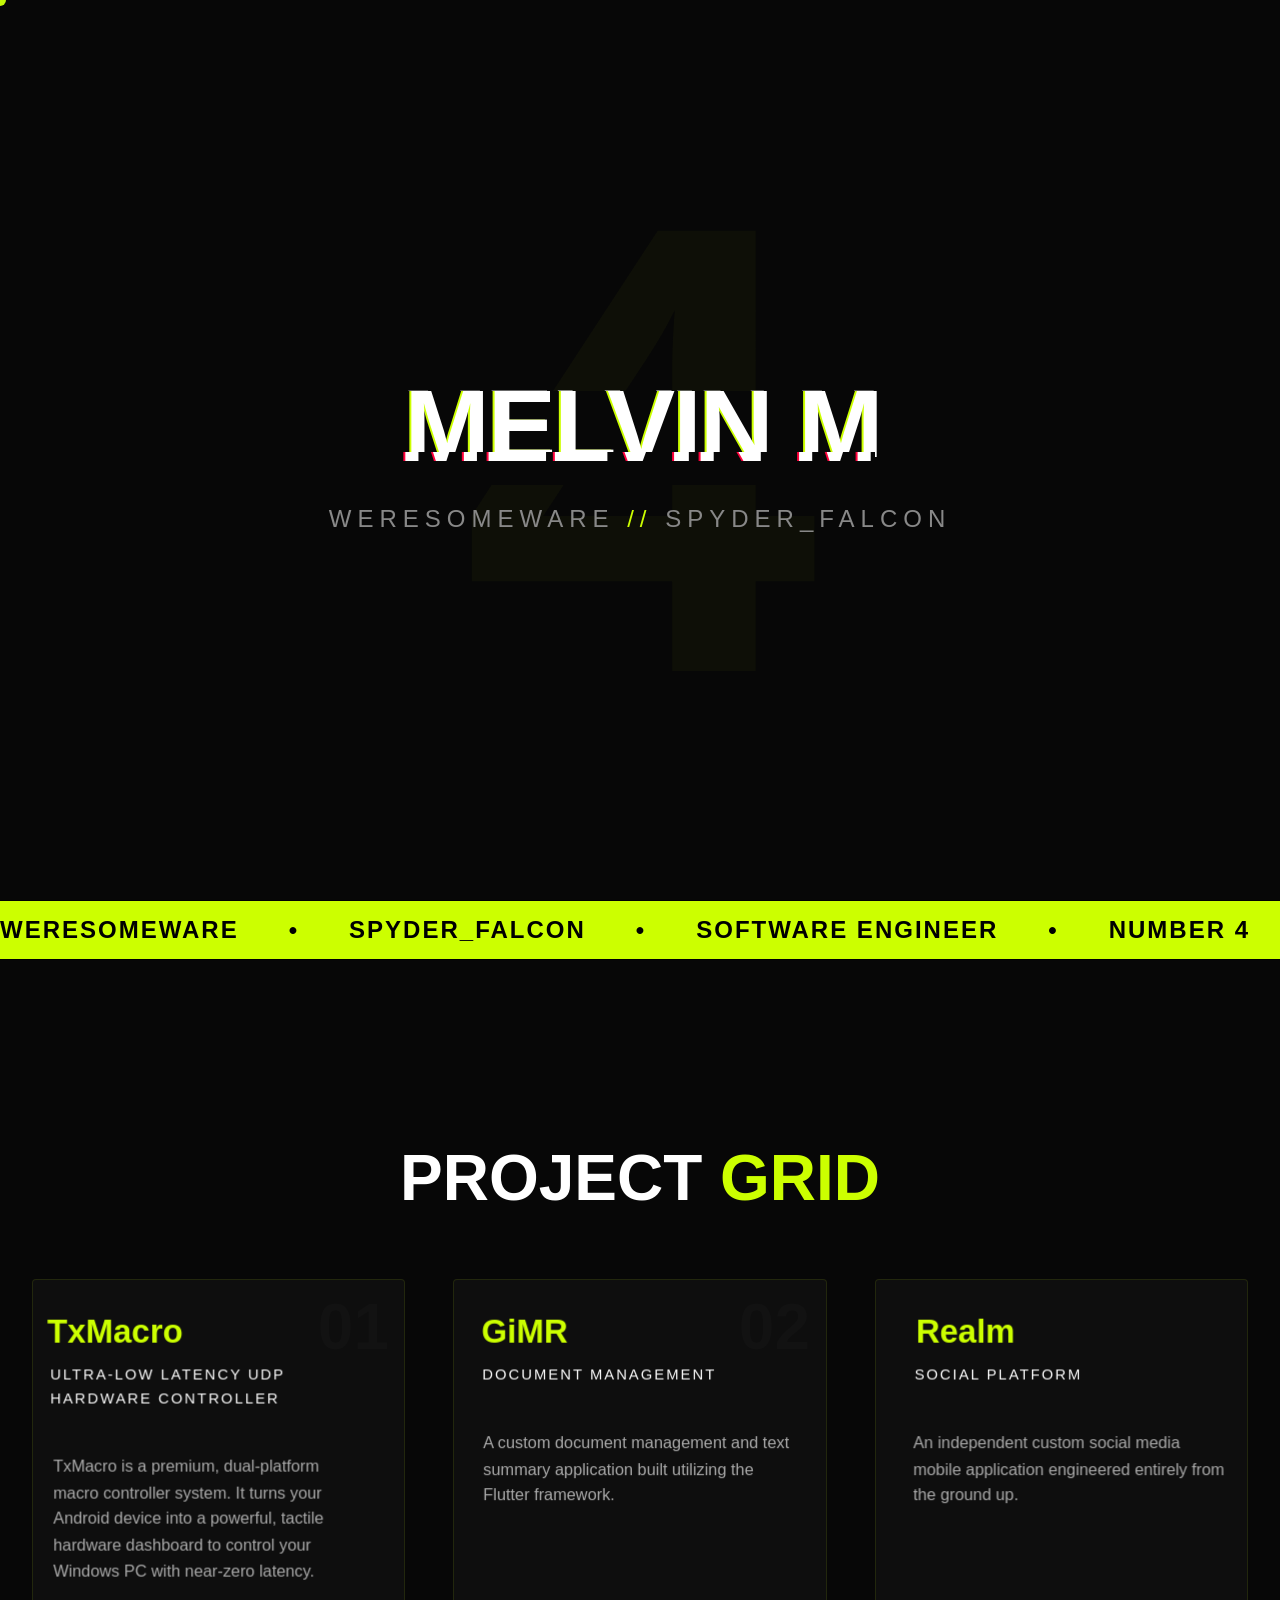
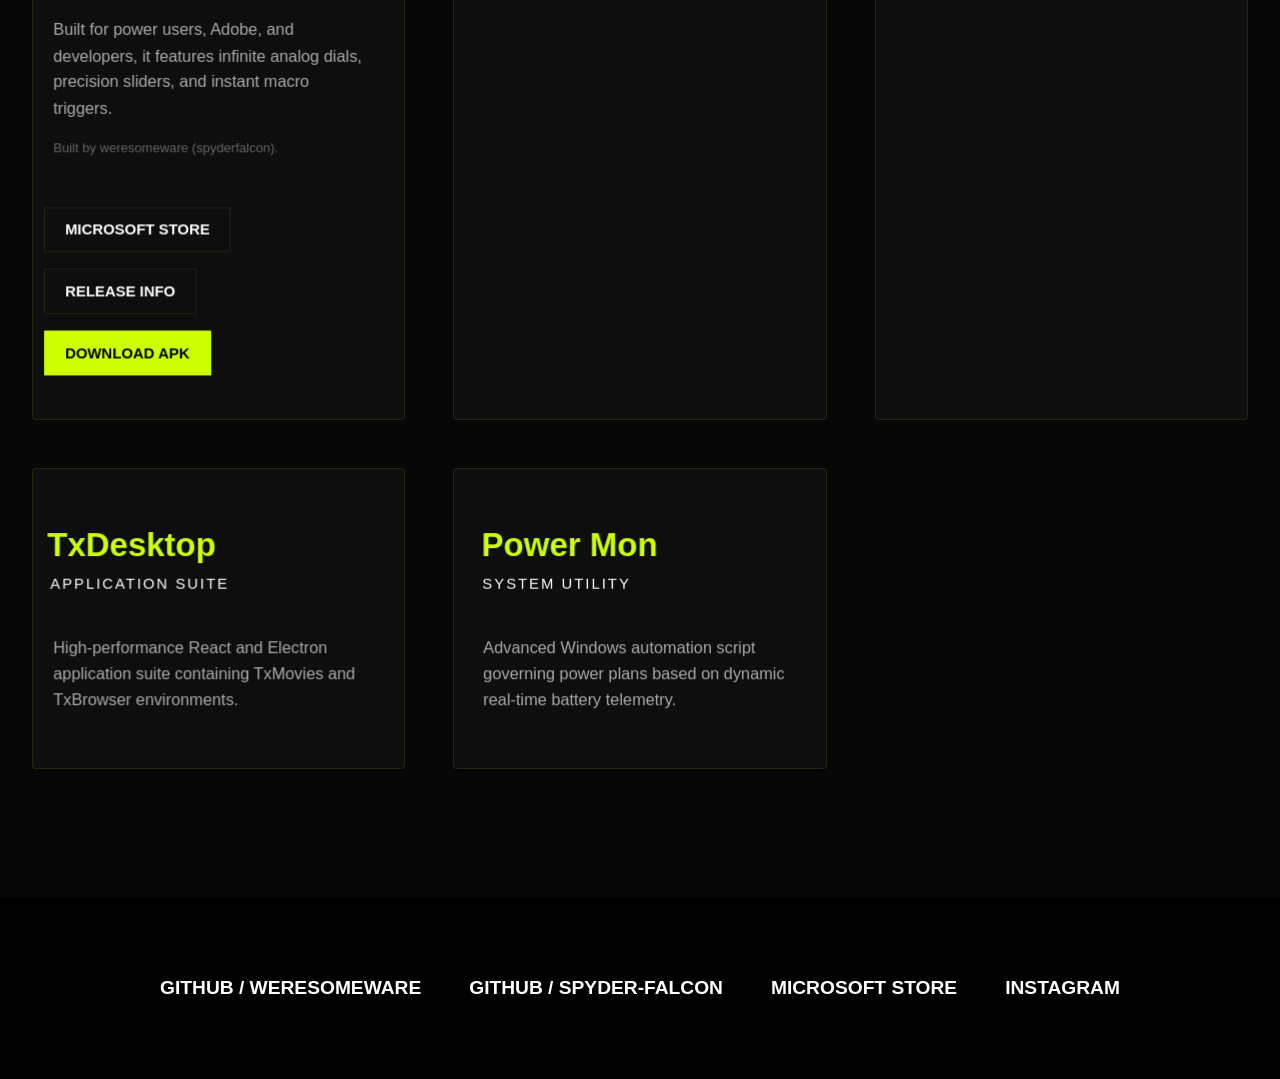
==== index.html @ 4445e3d2 "Deploy production build" ====
<!doctype html>
<html lang="en">
  <head>
    <meta charset="UTF-8" />
    <link rel="icon" type="image/svg+xml" href="/favicon.svg" />
    <meta name="viewport" content="width=device-width, initial-scale=1.0" />
    <title>weresomeware.github.io</title>
    <script type="module" crossorigin src="/assets/index-0vy5_RmG.js"></script>
    <link rel="stylesheet" crossorigin href="/assets/index-B8w9fXUv.css">
  </head>
  <body>
    <div id="root"></div>
  </body>
</html>
---- assets/index-B8w9fXUv.css ----
:root{--bg-dark:#070707;--text-main:#fff;--lando-neon:#cf0;--glass-bg:#ffffff08;--glass-border:#ccff001a;-webkit-user-select:none;user-select:none}*{box-sizing:border-box;cursor:none}body,html{background-color:var(--bg-dark);color:var(--text-main);width:100%;margin:0;padding:0;font-family:Helvetica Neue,Arial,sans-serif;overflow-x:hidden}#root{width:100%}#loader{background:var(--bg-dark);z-index:9999;justify-content:center;align-items:center;width:100%;height:100%;transition:opacity .8s,visibility .8s;display:flex;position:fixed;top:0;left:0}.loader-text{color:var(--lando-neon);font-size:8rem;font-weight:900;animation:1s infinite alternate pulse}@keyframes pulse{0%{opacity:.3;filter:blur(2px)}to{opacity:1;filter:blur()}}.cursor{background-color:var(--lando-neon);pointer-events:none;z-index:10000;mix-blend-mode:difference;border-radius:50%;width:12px;height:12px;transition:width .2s,height .2s,background-color .2s;position:fixed;top:0;left:0;transform:translate(-50%,-50%)}.cursor.active{border:2px solid var(--lando-neon);background-color:#0000;width:40px;height:40px}.hero{text-align:center;flex-direction:column;justify-content:center;align-items:center;height:100vh;display:flex;position:relative;overflow:hidden}.hero-number{color:#ccff0008;z-index:0;pointer-events:none;margin:0;font-size:50vw;font-weight:900;line-height:1;position:absolute;top:50%;left:50%;transform:translate(-50%,-50%)}.glitch{text-transform:uppercase;z-index:1;letter-spacing:-2px;margin:0;font-size:8vw;font-weight:900;position:relative}.glitch:before,.glitch:after{content:attr(data-text);background:var(--bg-dark);width:100%;height:100%;position:absolute;top:0;left:0}.glitch:before{text-shadow:-2px 0 var(--lando-neon);clip:rect(24px, 550px, 90px, 0);animation:3s linear infinite alternate-reverse glitch-anim;left:3px}.glitch:after{text-shadow:-2px 0 #ff003c;clip:rect(85px, 550px, 140px, 0);animation:2.5s linear infinite alternate-reverse glitch-anim-2;left:-3px}@keyframes glitch-anim{0%{clip:rect(15px, 9999px, 81px, 0)}20%{clip:rect(59px, 9999px, 12px, 0)}40%{clip:rect(22px, 9999px, 99px, 0)}60%{clip:rect(98px, 9999px, 34px, 0)}80%{clip:rect(10px, 9999px, 60px, 0)}to{clip:rect(44px, 9999px, 90px, 0)}}@keyframes glitch-anim-2{0%{clip:rect(65px, 9999px, 100px, 0)}20%{clip:rect(10px, 9999px, 40px, 0)}40%{clip:rect(80px, 9999px, 20px, 0)}60%{clip:rect(30px, 9999px, 80px, 0)}80%{clip:rect(90px, 9999px, 10px, 0)}to{clip:rect(50px, 9999px, 60px, 0)}}.subtitle{letter-spacing:6px;color:#888;z-index:1;margin-top:20px;font-size:1.5rem}.marquee-container{background:var(--lando-neon);color:#000;white-space:nowrap;border-top:1px solid #000;border-bottom:1px solid #000;padding:15px 0;display:flex;overflow:hidden}.marquee-content{text-transform:uppercase;letter-spacing:2px;font-size:1.5rem;font-weight:900;animation:15s linear infinite marquee}.marquee-content span{margin-right:50px}@keyframes marquee{0%{transform:translate(0)}to{transform:translate(-50%)}}.gallery{max-width:1400px;margin:0 auto;padding:8rem 2rem}.gallery h2{text-transform:uppercase;text-align:center;margin-bottom:4rem;font-size:4rem;font-weight:900}.accent{color:var(--lando-neon)}.grid{perspective:1000px;grid-template-columns:repeat(auto-fit,minmax(320px,1fr));gap:3rem;display:grid}.glass-card{background:var(--glass-bg);border:1px solid var(--glass-border);transform-style:preserve-3d;border-radius:4px;flex-direction:column;justify-content:flex-start;padding:3rem 2rem;transition:transform .1s,border-color .3s;display:flex;position:relative}.glass-card:before{content:attr(data-number);color:#ffffff05;pointer-events:none;font-size:4rem;font-weight:700;position:absolute;top:10px;right:15px}.glass-card:hover{border-color:var(--lando-neon)}.glass-card h3{color:var(--lando-neon);margin-top:0;margin-bottom:10px;font-size:2rem;transform:translateZ(30px)}.glass-card .subtitle-small{text-transform:uppercase;letter-spacing:2px;color:#fff;margin-top:0;margin-bottom:1.5rem;font-size:.9rem;transform:translateZ(25px)}.glass-card p{color:#aaa;margin-bottom:1rem;line-height:1.6;transform:translateZ(20px)}.glass-card .credits{color:#666;margin-top:auto;margin-bottom:2rem;font-size:.8rem;transform:translateZ(20px)}.card-links{flex-wrap:wrap;gap:1rem;margin-top:1rem;display:flex;transform:translateZ(35px)}.card-links a{text-transform:uppercase;border:1px solid var(--glass-border);color:var(--text-main);cursor:none;padding:.8rem 1.2rem;font-size:.9rem;font-weight:700;text-decoration:none;transition:all .3s}.card-links a:hover{border-color:var(--lando-neon);background:#ccff001a}.card-links a.primary-btn{background:var(--lando-neon);color:#000;border-color:var(--lando-neon)}.card-links a.primary-btn:hover{background:#e6ff66;box-shadow:0 0 15px #cf06}footer{text-align:center;background:#000;padding:5rem 2rem}.links{flex-wrap:wrap;justify-content:center;gap:3rem;display:flex}.links a{color:var(--text-main);text-transform:uppercase;font-size:1.2rem;font-weight:900;text-decoration:none;transition:color .3s;position:relative}.links a:after{content:"";background-color:var(--lando-neon);width:0;height:3px;transition:width .3s;position:absolute;bottom:-5px;left:0}.links a:hover{color:var(--lando-neon)}.links a:hover:after{width:100%}
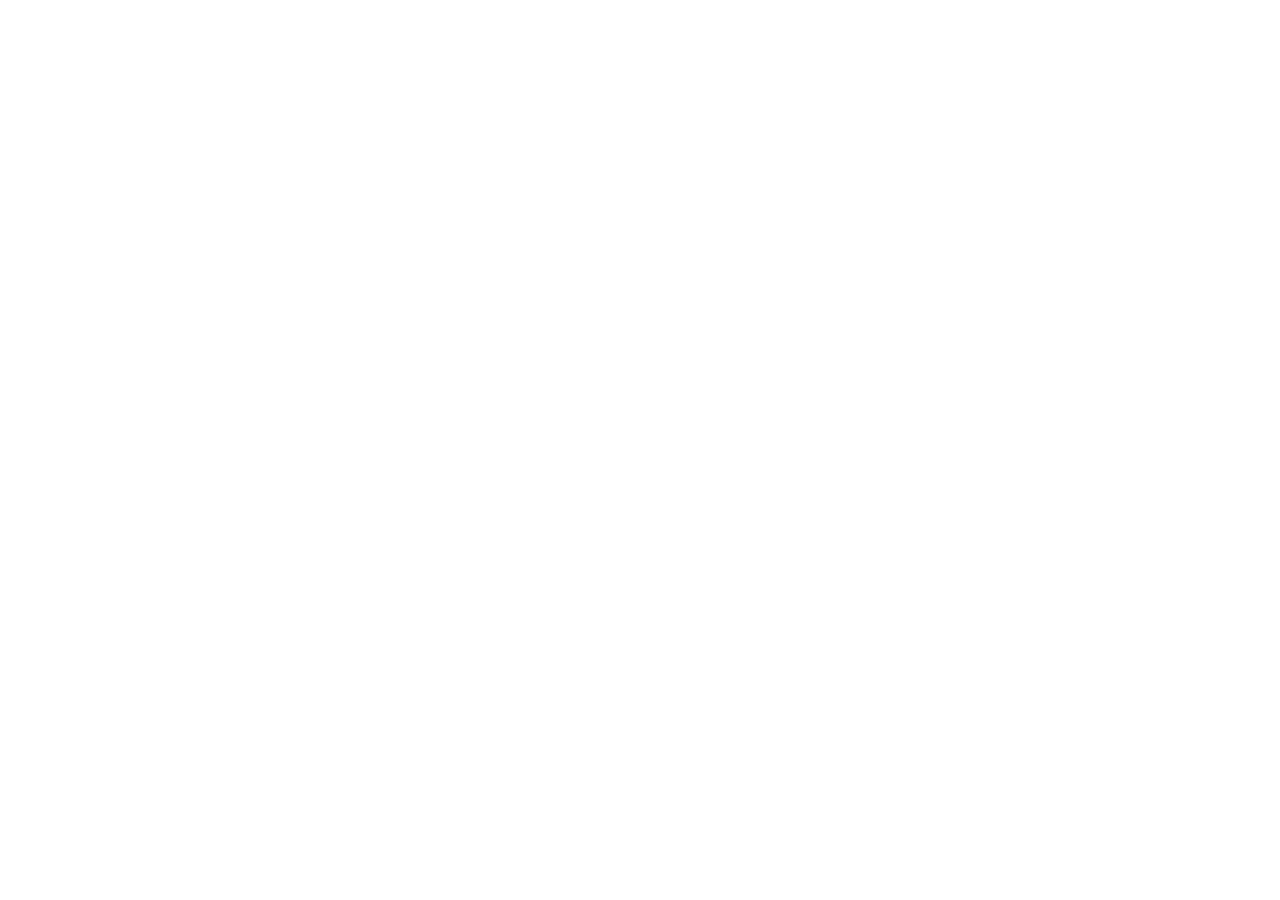
==== commit 0fdacd77: "some fixs" ====
--- a/index.html
+++ b/index.html
@@ -2,11 +2,11 @@
 <html lang="en">
   <head>
     <meta charset="UTF-8" />
-    <link rel="icon" type="image/svg+xml" href="/favicon.svg" />
+    <link rel="icon" type="image/svg+xml" href="/icons.svg" />
     <meta name="viewport" content="width=device-width, initial-scale=1.0" />
-    <title>weresomeware.github.io</title>
-    <script type="module" crossorigin src="/assets/index-0vy5_RmG.js"></script>
-    <link rel="stylesheet" crossorigin href="/assets/index-B8w9fXUv.css">
+    <title>WeresomeWare</title>
+    <script type="module" crossorigin src="/assets/index-DsvB-t5O.js"></script>
+    <link rel="stylesheet" crossorigin href="/assets/index-pysP8Zfo.css">
   </head>
   <body>
     <div id="root"></div>
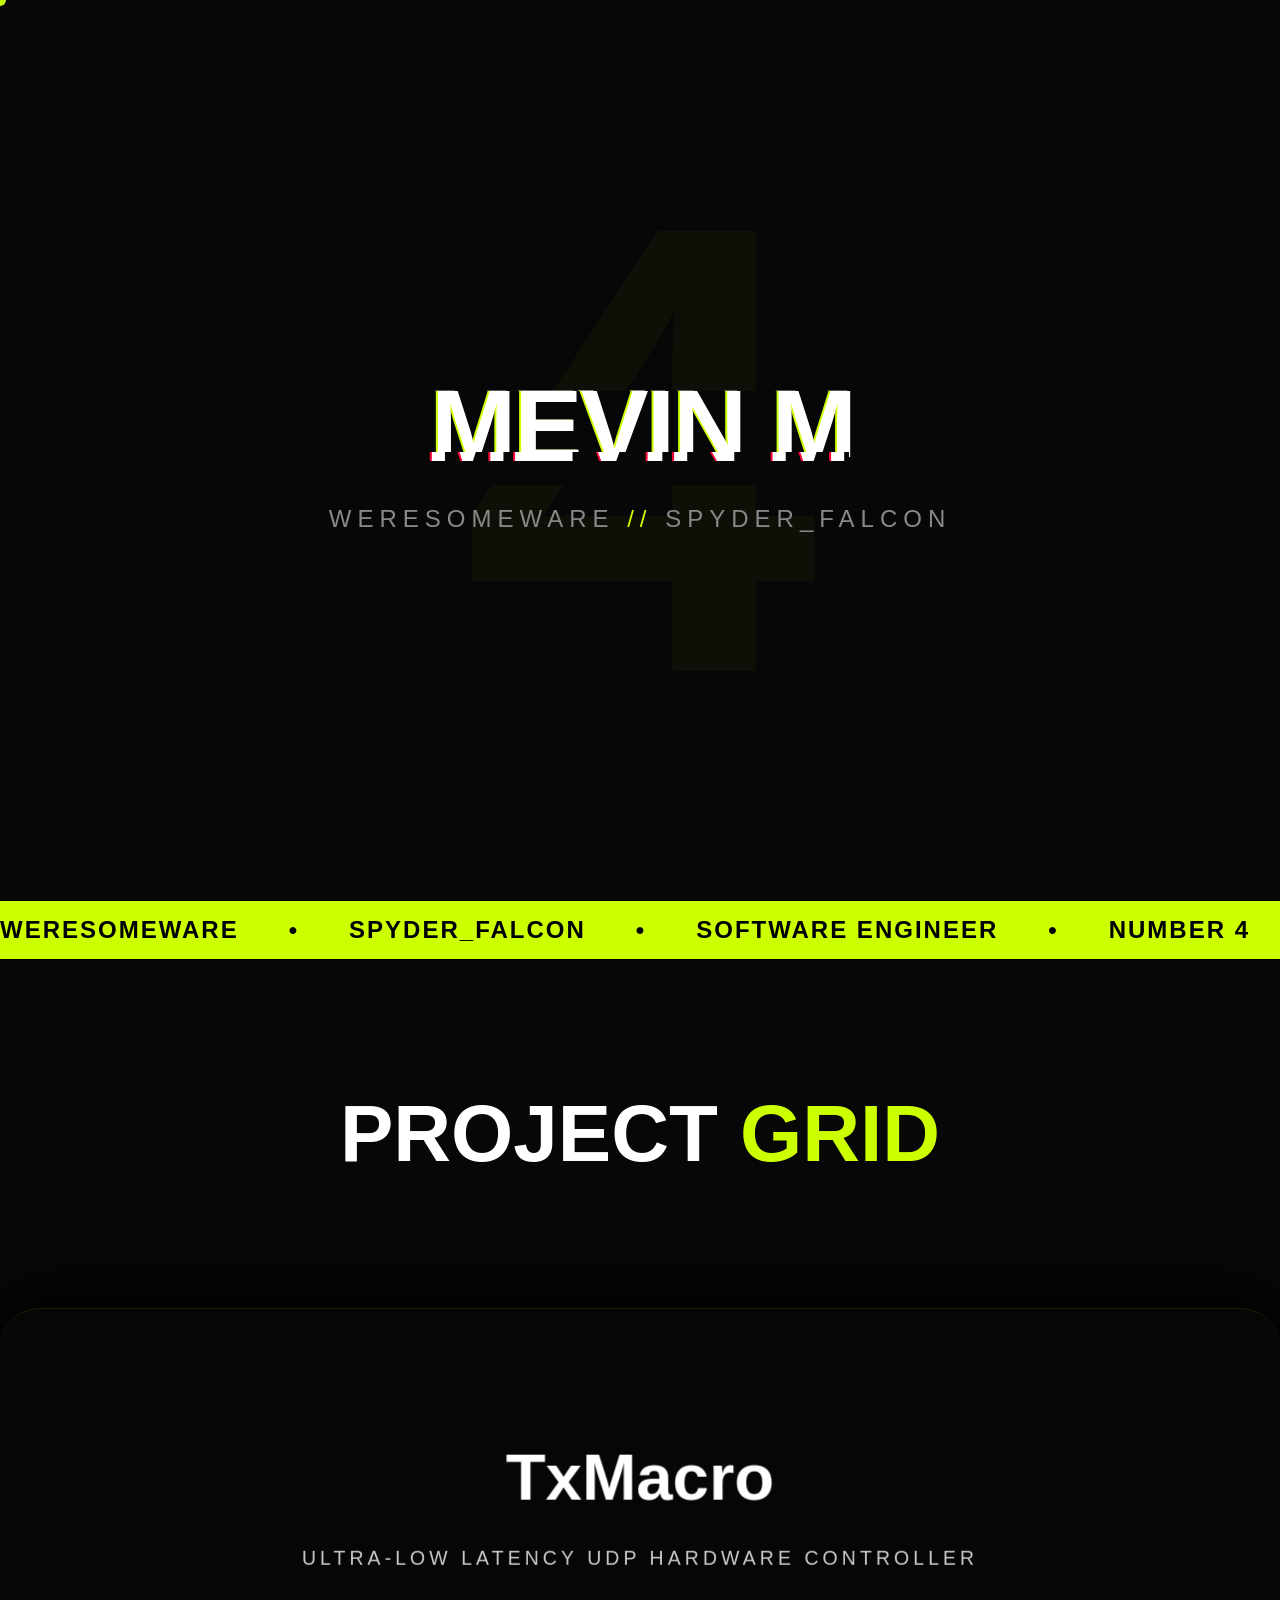
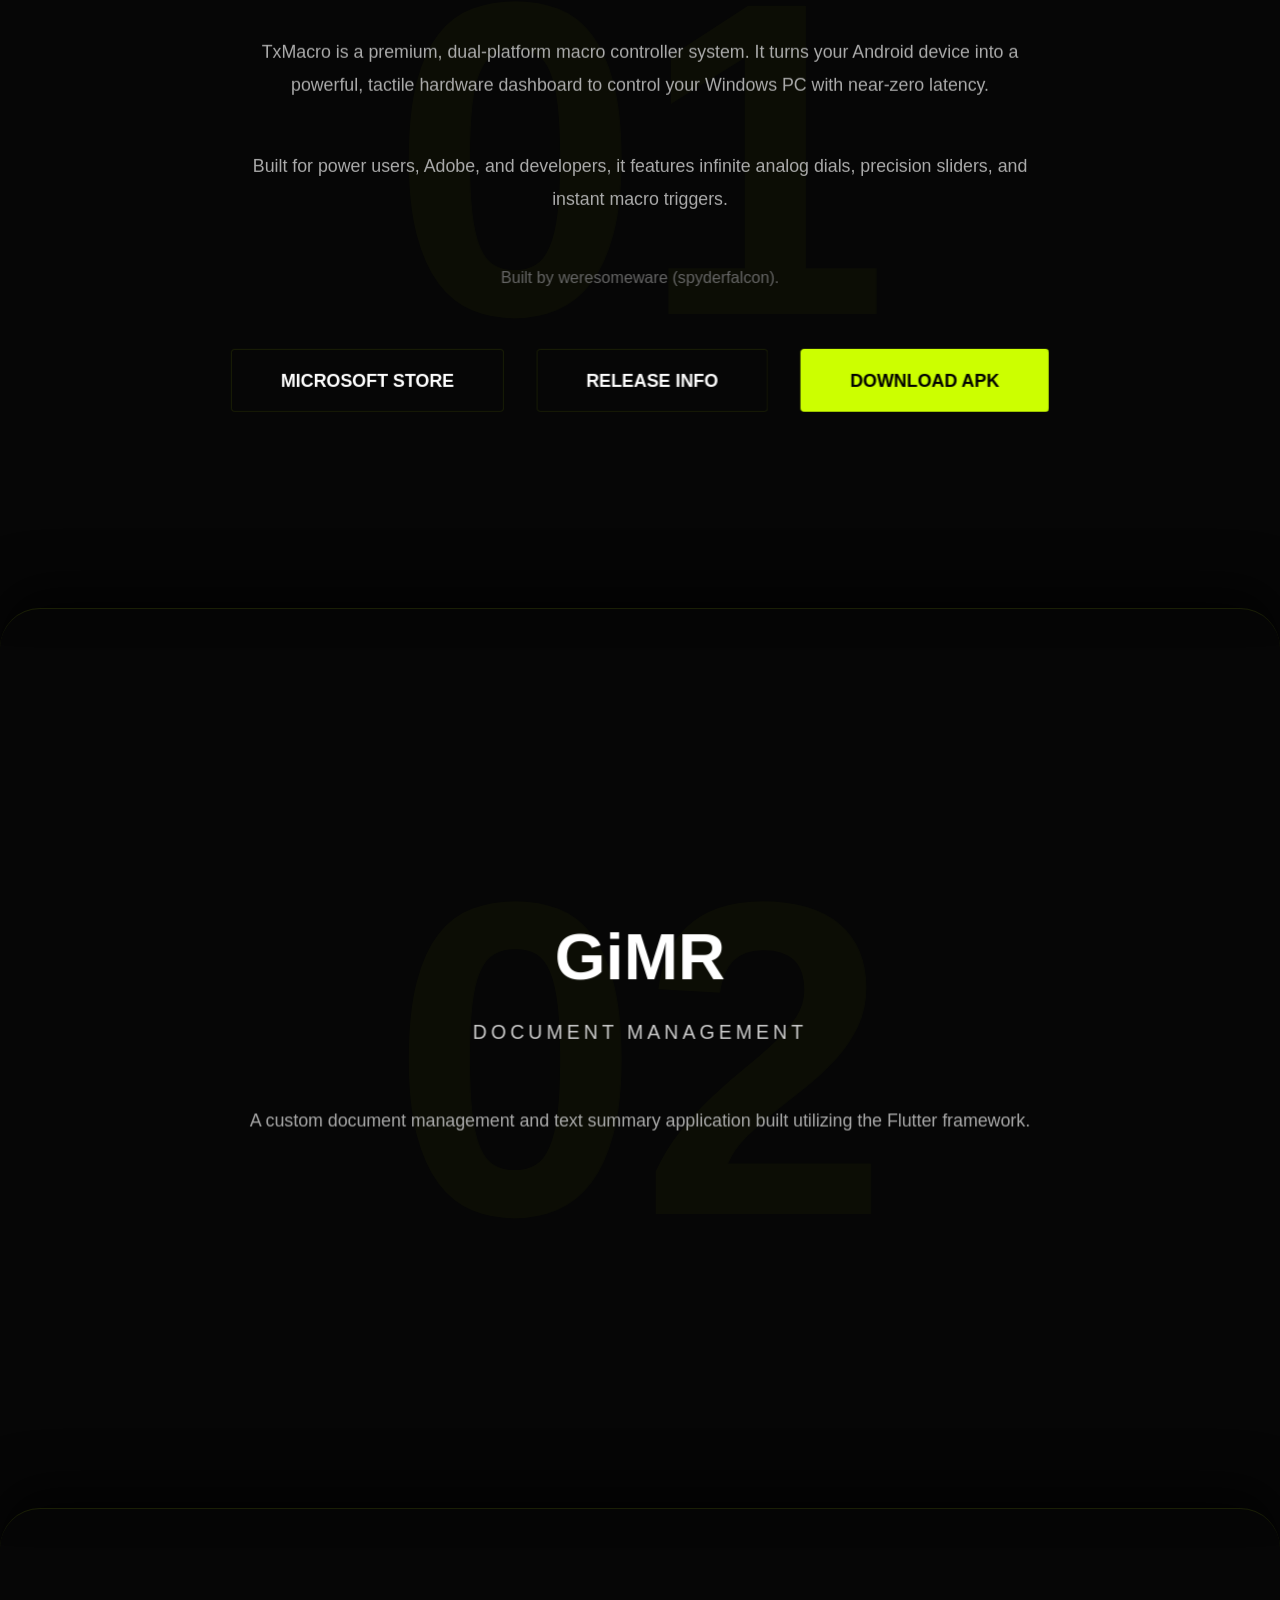
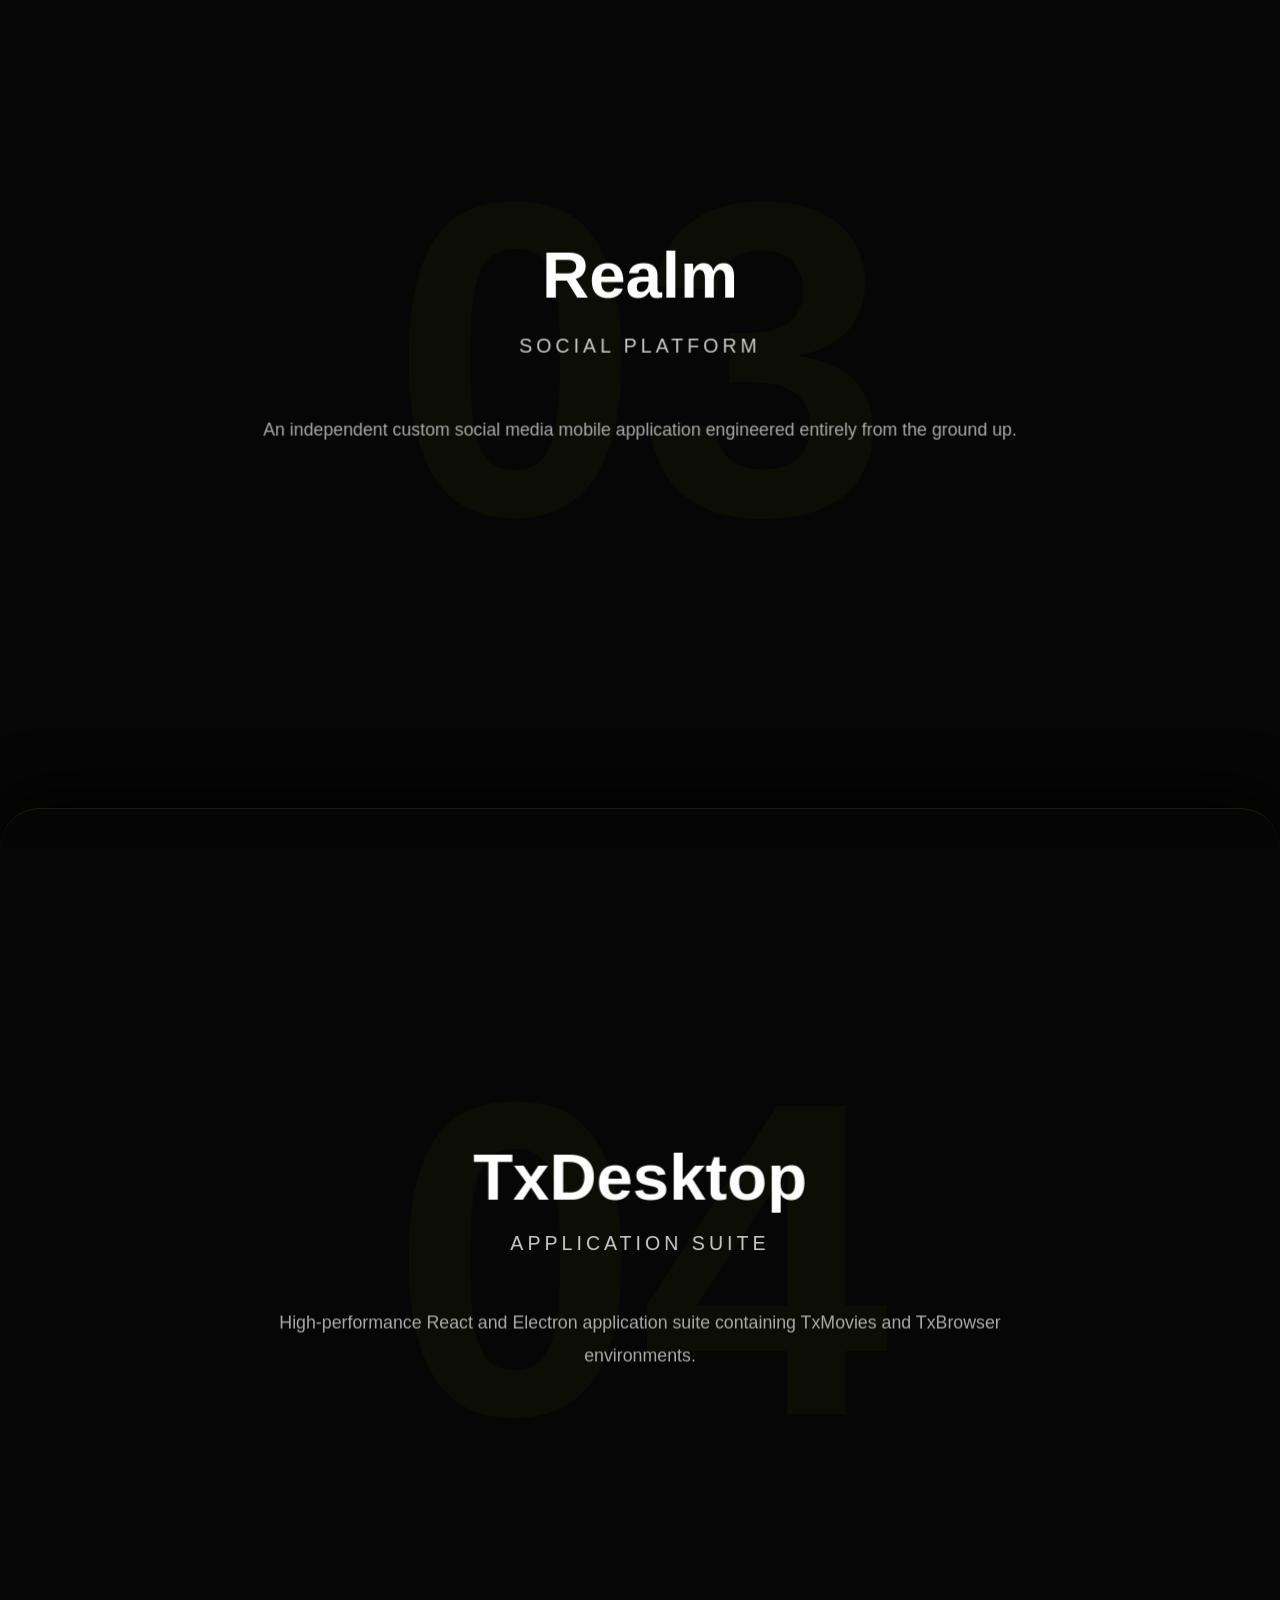
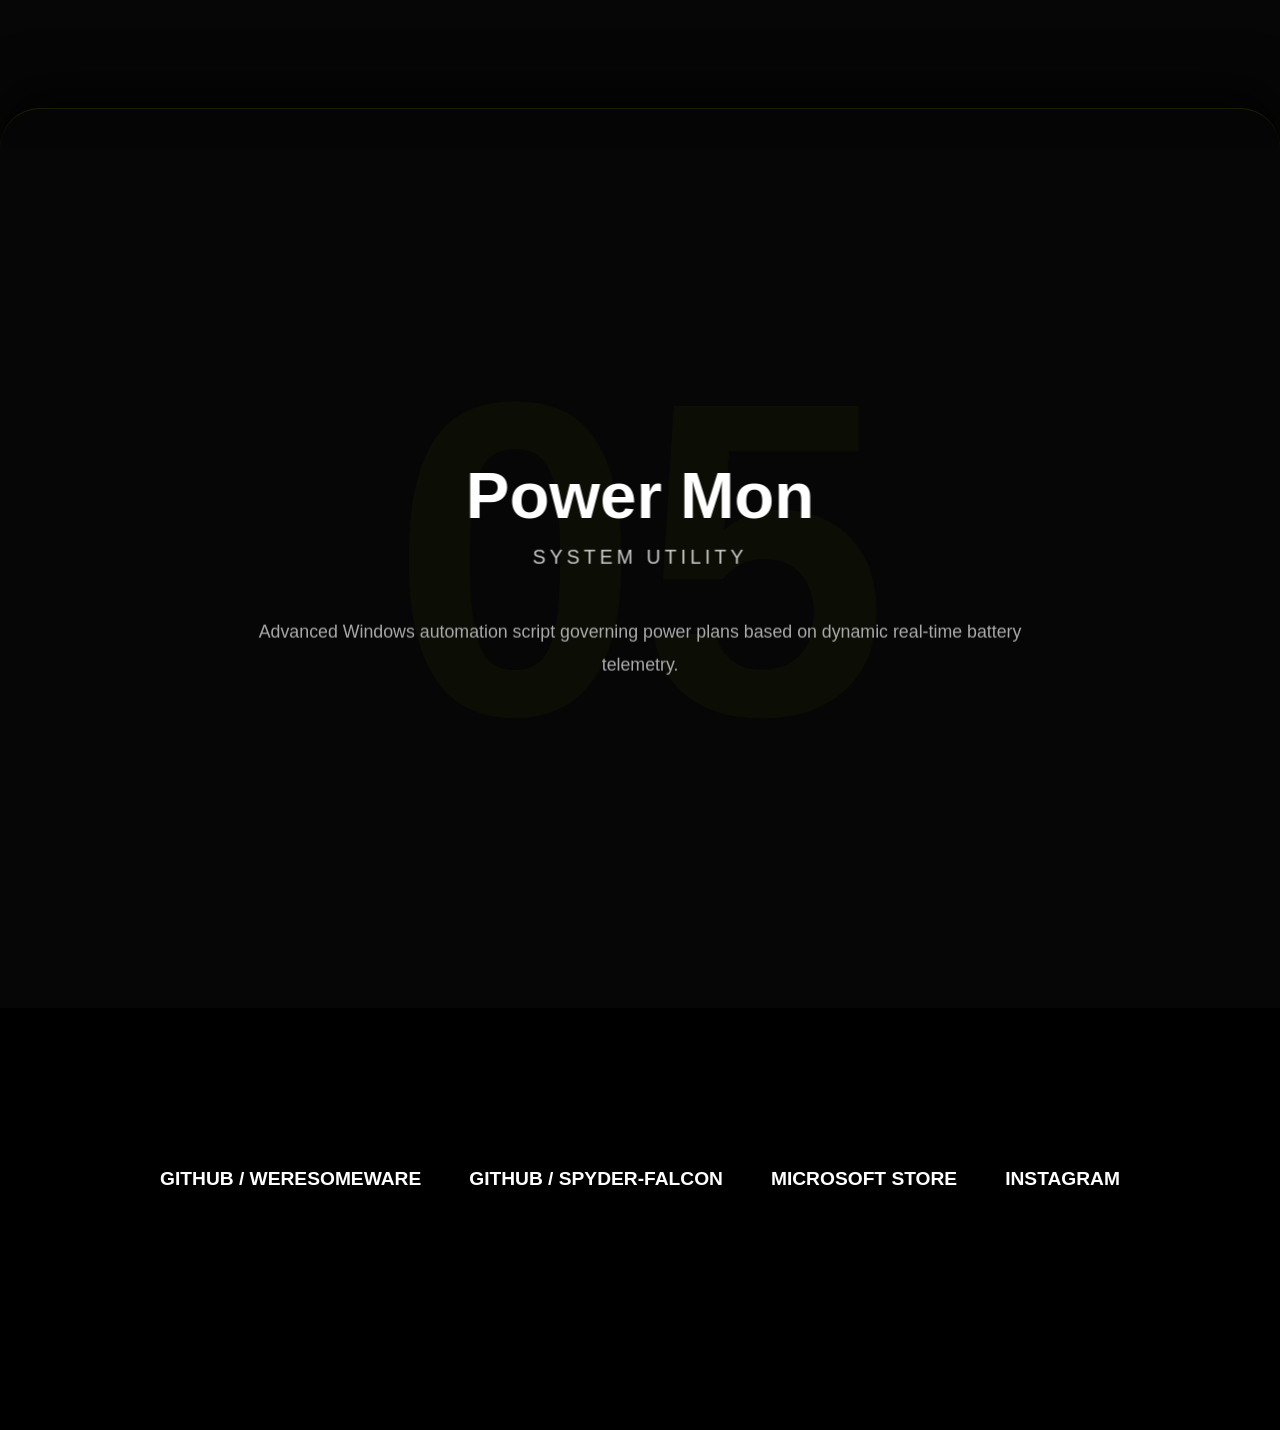
==== commit 6d5246b7: "Deploy site to root" ====
--- a/index.html
+++ b/index.html
@@ -2,11 +2,11 @@
 <html lang="en">
   <head>
     <meta charset="UTF-8" />
-    <link rel="icon" type="image/svg+xml" href="/icons.svg" />
+    <link rel="icon" type="image/svg+xml" href="./icons.svg" />
     <meta name="viewport" content="width=device-width, initial-scale=1.0" />
     <title>WeresomeWare</title>
-    <script type="module" crossorigin src="/assets/index-DsvB-t5O.js"></script>
-    <link rel="stylesheet" crossorigin href="/assets/index-pysP8Zfo.css">
+    <script type="module" crossorigin src="./assets/index-CegZvXJD.js"></script>
+    <link rel="stylesheet" crossorigin href="./assets/index-pysP8Zfo.css">
   </head>
   <body>
     <div id="root"></div>
--- a/assets/index-pysP8Zfo.css
+++ b/assets/index-pysP8Zfo.css
@@ -0,0 +1 @@
+:root{--bg-dark:#070707;--text-main:#fff;--lando-neon:#cf0;--lando-neon-rgb:204, 255, 0;--glass-bg:rgba(var(--lando-neon-rgb), .03);--glass-border:rgba(var(--lando-neon-rgb), .1);-webkit-user-select:none;user-select:none}*{box-sizing:border-box;cursor:none}body,html{background-color:var(--bg-dark);color:var(--text-main);width:100%;margin:0;padding:0;font-family:Helvetica Neue,Arial,sans-serif;overflow-x:hidden}#root{width:100%}#loader{background:var(--bg-dark);z-index:9999;justify-content:center;align-items:center;width:100%;height:100%;transition:opacity .8s,visibility .8s;display:flex;position:fixed;top:0;left:0}.loader-text{color:var(--lando-neon);font-size:8rem;font-weight:900;animation:1s infinite alternate pulse}@keyframes pulse{0%{opacity:.3;filter:blur(2px)}to{opacity:1;filter:blur()}}.cursor{background-color:var(--lando-neon);pointer-events:none;z-index:10000;mix-blend-mode:difference;border-radius:50%;width:12px;height:12px;transition:width .2s,height .2s,background-color .2s;position:fixed;top:0;left:0;transform:translate(-50%,-50%)}.cursor.active{border:2px solid var(--lando-neon);background-color:#0000;width:40px;height:40px}.hero{text-align:center;flex-direction:column;justify-content:center;align-items:center;height:100vh;display:flex;position:relative;overflow:hidden}.hero-number{color:rgba(var(--lando-neon-rgb), .03);z-index:0;margin:0;font-size:50vw;font-weight:900;line-height:1;position:absolute;top:50%;left:50%;transform:translate(-50%,-50%)}.glitch{text-transform:uppercase;z-index:1;letter-spacing:-2px;margin:0;font-size:8vw;font-weight:900;position:relative}.glitch:before,.glitch:after{content:attr(data-text);background:var(--bg-dark);width:100%;height:100%;position:absolute;top:0;left:0}.glitch:before{text-shadow:-2px 0 var(--lando-neon);clip:rect(24px, 550px, 90px, 0);animation:3s linear infinite alternate-reverse glitch-anim;left:3px}.glitch:after{text-shadow:-2px 0 #ff003c;clip:rect(85px, 550px, 140px, 0);animation:2.5s linear infinite alternate-reverse glitch-anim-2;left:-3px}@keyframes glitch-anim{0%{clip:rect(15px, 9999px, 81px, 0)}20%{clip:rect(59px, 9999px, 12px, 0)}40%{clip:rect(22px, 9999px, 99px, 0)}60%{clip:rect(98px, 9999px, 34px, 0)}80%{clip:rect(10px, 9999px, 60px, 0)}to{clip:rect(44px, 9999px, 90px, 0)}}@keyframes glitch-anim-2{0%{clip:rect(65px, 9999px, 100px, 0)}20%{clip:rect(10px, 9999px, 40px, 0)}40%{clip:rect(80px, 9999px, 20px, 0)}60%{clip:rect(30px, 9999px, 80px, 0)}80%{clip:rect(90px, 9999px, 10px, 0)}to{clip:rect(50px, 9999px, 60px, 0)}}.subtitle{letter-spacing:6px;color:#888;z-index:1;margin-top:20px;font-size:1.5rem}.marquee-container{background:var(--lando-neon);color:#000;white-space:nowrap;border-top:1px solid #000;border-bottom:1px solid #000;padding:15px 0;display:flex;overflow:hidden}.marquee-content{text-transform:uppercase;letter-spacing:2px;font-size:1.5rem;font-weight:900;animation:15s linear infinite marquee}.marquee-content span{margin-right:50px}@keyframes marquee{0%{transform:translate(0)}to{transform:translate(-50%)}}.gallery{max-width:100%;margin:0 auto;padding:0;position:relative}.gallery h2{text-transform:uppercase;text-align:center;z-index:2;margin:8rem 0;font-size:5rem;font-weight:900;position:relative}.accent{color:var(--lando-neon)}.grid{perspective:2000px;flex-direction:column;display:flex;position:relative}.glass-card{-webkit-backdrop-filter:blur(25px);border-top:1px solid rgba(var(--lando-neon-rgb), .1);width:100%;height:100vh;transform-style:preserve-3d;text-align:center;z-index:1;background:#070707b3;border-radius:40px 40px 0 0;flex-direction:column;justify-content:center;align-items:center;padding:2rem 10vw;transition:background .6s,border-color .6s;display:flex;position:sticky;top:0;box-shadow:0 -20px 50px #000000b3}.glass-card:before{content:attr(data-number);color:rgba(var(--lando-neon-rgb), .03);pointer-events:none;z-index:-1;font-size:35vw;font-weight:900;transition:all .6s;position:absolute;top:50%;left:50%;transform:translate(-50%,-50%)}.glass-card:hover{border-color:var(--lando-neon);z-index:10;background:#0c0c0cd9}.glass-card:hover:before{color:rgba(var(--lando-neon-rgb), .08);transform:translate(-50%,-50%)scale(1.05)}.glass-card h3{color:var(--text-main);margin-top:0;margin-bottom:1rem;font-size:5vw;transition:all .5s;transform:translateZ(40px)}.glass-card:hover h3{color:var(--lando-neon);text-shadow:0 0 20px rgba(var(--lando-neon-rgb), .4);transform:translateZ(100px)}.glass-card .subtitle-small{text-transform:uppercase;letter-spacing:4px;color:#ccc;margin-top:0;margin-bottom:2rem;font-size:1.2rem;transition:all .5s;transform:translateZ(30px)}.glass-card:hover .subtitle-small{color:#fff;transform:translateZ(70px)}.glass-card p{color:#aaa;max-width:800px;margin-bottom:2rem;font-size:1.1rem;line-height:1.8;transition:all .5s;transform:translateZ(20px)}.glass-card:hover p{color:#eaeaea;transform:translateZ(50px)}.glass-card .credits{color:#666;margin-bottom:3rem;font-size:1rem;transition:all .5s;transform:translateZ(20px)}.glass-card:hover .credits{transform:translateZ(40px)}.card-links{flex-wrap:wrap;justify-content:center;gap:2rem;margin-top:1rem;transition:all .5s;display:flex;transform:translateZ(30px)}.glass-card:hover .card-links{transform:translateZ(80px)}.card-links a{text-transform:uppercase;border:1px solid rgba(var(--lando-neon-rgb), .1);color:var(--text-main);cursor:none;-webkit-backdrop-filter:blur(5px);backdrop-filter:blur(5px);border-radius:4px;padding:1.2rem 3rem;font-size:1.1rem;font-weight:700;text-decoration:none;transition:all .3s}.card-links a:hover{border-color:var(--lando-neon);background:rgba(var(--lando-neon-rgb), .1);transform:scale(1.05);box-shadow:0 10px 20px #0006}.card-links a.primary-btn{background:var(--lando-neon);color:#000;border-color:var(--lando-neon)}.card-links a.primary-btn:hover{background:var(--lando-neon);filter:brightness(1.15);box-shadow:0 0 25px rgba(var(--lando-neon-rgb), .6)}footer{text-align:center;z-index:2;background:#000;padding:10rem 2rem 15rem;position:relative}.links{flex-wrap:wrap;justify-content:center;gap:3rem;display:flex}.links a{color:var(--text-main);text-transform:uppercase;font-size:1.2rem;font-weight:900;text-decoration:none;transition:color .3s;position:relative}.links a:after{content:"";background-color:var(--lando-neon);width:0;height:3px;transition:width .3s;position:absolute;bottom:-5px;left:0}.links a:hover{color:var(--lando-neon)}.links a:hover:after{width:100%}.theme-picker-dock{border:1px solid rgba(var(--lando-neon-rgb), .1);-webkit-backdrop-filter:blur(15px);z-index:9999;background:#ffffff08;border-radius:50px;gap:15px;padding:12px 20px;transition:border-color .3s;display:flex;position:fixed;bottom:40px;left:50%;box-shadow:0 10px 30px #00000080}.theme-picker-dock:hover{border-color:#fff3}.color-circle{cursor:none;color:#fff;border:2px solid #0000;border-radius:50%;justify-content:center;align-items:center;width:32px;height:32px;padding:0;transition:transform .2s cubic-bezier(.175,.885,.32,1.275),box-shadow .2s,background-color .5s;display:flex;position:relative}.color-circle:hover{z-index:2;transform:scale(1.2)}.color-circle.active{box-shadow:0 0 0 3px var(--bg-dark), 0 0 0 5px var(--lando-neon);transform:scale(1.15)}.custom-color-wrapper{border-left:1px solid #ffffff1a;margin-left:5px;padding-left:15px;display:flex;position:relative}.custom-btn{color:#ffffffb3;background:0 0;border:1px dashed #fff6}.custom-btn:hover{color:#fff;border-color:#fff}.hidden-color-input{opacity:0;pointer-events:none;width:100%;height:100%;position:absolute}.tx-console-wrapper{z-index:9999;background-color:#050505;justify-content:center;align-items:center;width:100vw;height:100vh;font-family:monospace;display:flex;position:fixed;top:0;left:0;overflow:hidden}.tx-grid-background{pointer-events:none;background-image:linear-gradient(#ffffff08 1px,#0000 1px),linear-gradient(90deg,#ffffff08 1px,#0000 1px);background-size:40px 40px;width:200%;height:200%;animation:10s linear infinite gridMove;position:absolute;transform:perspective(500px)rotateX(60deg)translateY(-100px)}.tx-corner{opacity:0;justify-content:center;align-items:center;width:clamp(80px,15vw,150px);height:clamp(80px,15vw,150px);display:flex;position:absolute}.top-left{animation:4s cubic-bezier(.16,1,.3,1) forwards moveTopLeft,4s ease-in-out 4s infinite alternate floatTL}.top-right{animation:4s cubic-bezier(.16,1,.3,1) forwards moveTopRight,4s ease-in-out 4.1s infinite alternate floatTR}.bottom-left{animation:4s cubic-bezier(.16,1,.3,1) forwards moveBottomLeft,4s ease-in-out 4.2s infinite alternate floatBL}.bottom-right{animation:4s cubic-bezier(.16,1,.3,1) forwards moveBottomRight,4s ease-in-out 4.3s infinite alternate floatBR}.tx-neon-icon{width:100%;height:100%;overflow:visible}.draw-path{stroke-dasharray:300;stroke-dashoffset:300px;animation:2s cubic-bezier(.25,1,.5,1) forwards drawIn}.tx-neon-text{letter-spacing:-5px;-webkit-user-select:none;user-select:none;font-family:Arial,sans-serif;font-size:clamp(4rem,8vw,7rem);font-weight:900;transform:rotate(-25deg)}.black_white{stroke:#fff;filter:drop-shadow(0 0 15px #fff6)drop-shadow(0 0 30px #fff3)}.tx-neon-text.black_white{color:#0000;-webkit-text-stroke:4px #fff}.tx-center-text{color:#ffffff80;letter-spacing:5px;z-index:10;font-size:1rem;animation:2s infinite pulseOpacity}@keyframes moveTopLeft{0%{opacity:0;filter:brightness();top:50%;left:50%;transform:translate(calc(-50% - 45px),calc(-50% - 45px))scale(.45)}10%{opacity:1;filter:brightness();top:50%;left:50%;transform:translate(calc(-50% - 45px),calc(-50% - 45px))scale(.45)}60%{opacity:1;filter:brightness(1.5);top:50%;left:50%;transform:translate(calc(-50% - 45px),calc(-50% - 45px))scale(.45)}70%{opacity:.2;filter:brightness(1.5);top:50%;left:50%;transform:translate(calc(-50% - 45px),calc(-50% - 45px))scale(.45)}85%{opacity:0;filter:brightness();top:5%;left:5%;transform:translate(0)scale(1)}to{opacity:0;top:5%;left:5%;transform:translate(0)scale(1)}}@keyframes moveTopRight{0%{opacity:0;filter:brightness();top:50%;right:50%;transform:translate(calc(50% + 45px),calc(-50% - 45px))scale(.45)}10%{opacity:1;filter:brightness();top:50%;right:50%;transform:translate(calc(50% + 45px),calc(-50% - 45px))scale(.45)}60%{opacity:1;filter:brightness(1.5);top:50%;right:50%;transform:translate(calc(50% + 45px),calc(-50% - 45px))scale(.45)}70%{opacity:.2;filter:brightness(1.5);top:50%;right:50%;transform:translate(calc(50% + 45px),calc(-50% - 45px))scale(.45)}85%{opacity:0;filter:brightness();top:5%;right:5%;transform:translate(0)scale(1)}to{opacity:0;top:5%;right:5%;transform:translate(0)scale(1)}}@keyframes moveBottomLeft{0%{opacity:0;filter:brightness();bottom:50%;left:50%;transform:translate(calc(-50% - 45px),calc(50% + 45px))scale(.45)}10%{opacity:1;filter:brightness();bottom:50%;left:50%;transform:translate(calc(-50% - 45px),calc(50% + 45px))scale(.45)}60%{opacity:1;filter:brightness(1.5);bottom:50%;left:50%;transform:translate(calc(-50% - 45px),calc(50% + 45px))scale(.45)}70%{opacity:.2;filter:brightness(1.5);bottom:50%;left:50%;transform:translate(calc(-50% - 45px),calc(50% + 45px))scale(.45)}85%{opacity:0;filter:brightness();bottom:5%;left:5%;transform:translate(0)scale(1)}to{opacity:0;bottom:5%;left:5%;transform:translate(0)scale(1)}}@keyframes moveBottomRight{0%{opacity:0;filter:brightness();bottom:50%;right:50%;transform:translate(calc(50% + 45px),calc(50% + 45px))scale(.45)}10%{opacity:1;filter:brightness();bottom:50%;right:50%;transform:translate(calc(50% + 45px),calc(50% + 45px))scale(.45)}60%{opacity:1;filter:brightness(1.5);bottom:50%;right:50%;transform:translate(calc(50% + 45px),calc(50% + 45px))scale(.45)}70%{opacity:.2;filter:brightness(1.5);bottom:50%;right:50%;transform:translate(calc(50% + 45px),calc(50% + 45px))scale(.45)}85%{opacity:0;filter:brightness();bottom:5%;right:5%;transform:translate(0)scale(1)}to{opacity:0;bottom:5%;right:5%;transform:translate(0)scale(1)}}@keyframes floatTL{0%{transform:translateY(0)}to{transform:translateY(-15px)}}@keyframes floatTR{0%{transform:translateY(0)}to{transform:translateY(-15px)}}@keyframes floatBL{0%{transform:translateY(0)}to{transform:translateY(-15px)}}@keyframes floatBR{0%{transform:translateY(0)}to{transform:translateY(-15px)}}@keyframes drawIn{to{stroke-dashoffset:0}}@keyframes pulseOpacity{0%,to{opacity:.2}50%{opacity:.8}}@keyframes gridMove{0%{transform:perspective(500px)rotateX(60deg)translateY(0)}to{transform:perspective(500px)rotateX(60deg)translateY(40px)}}
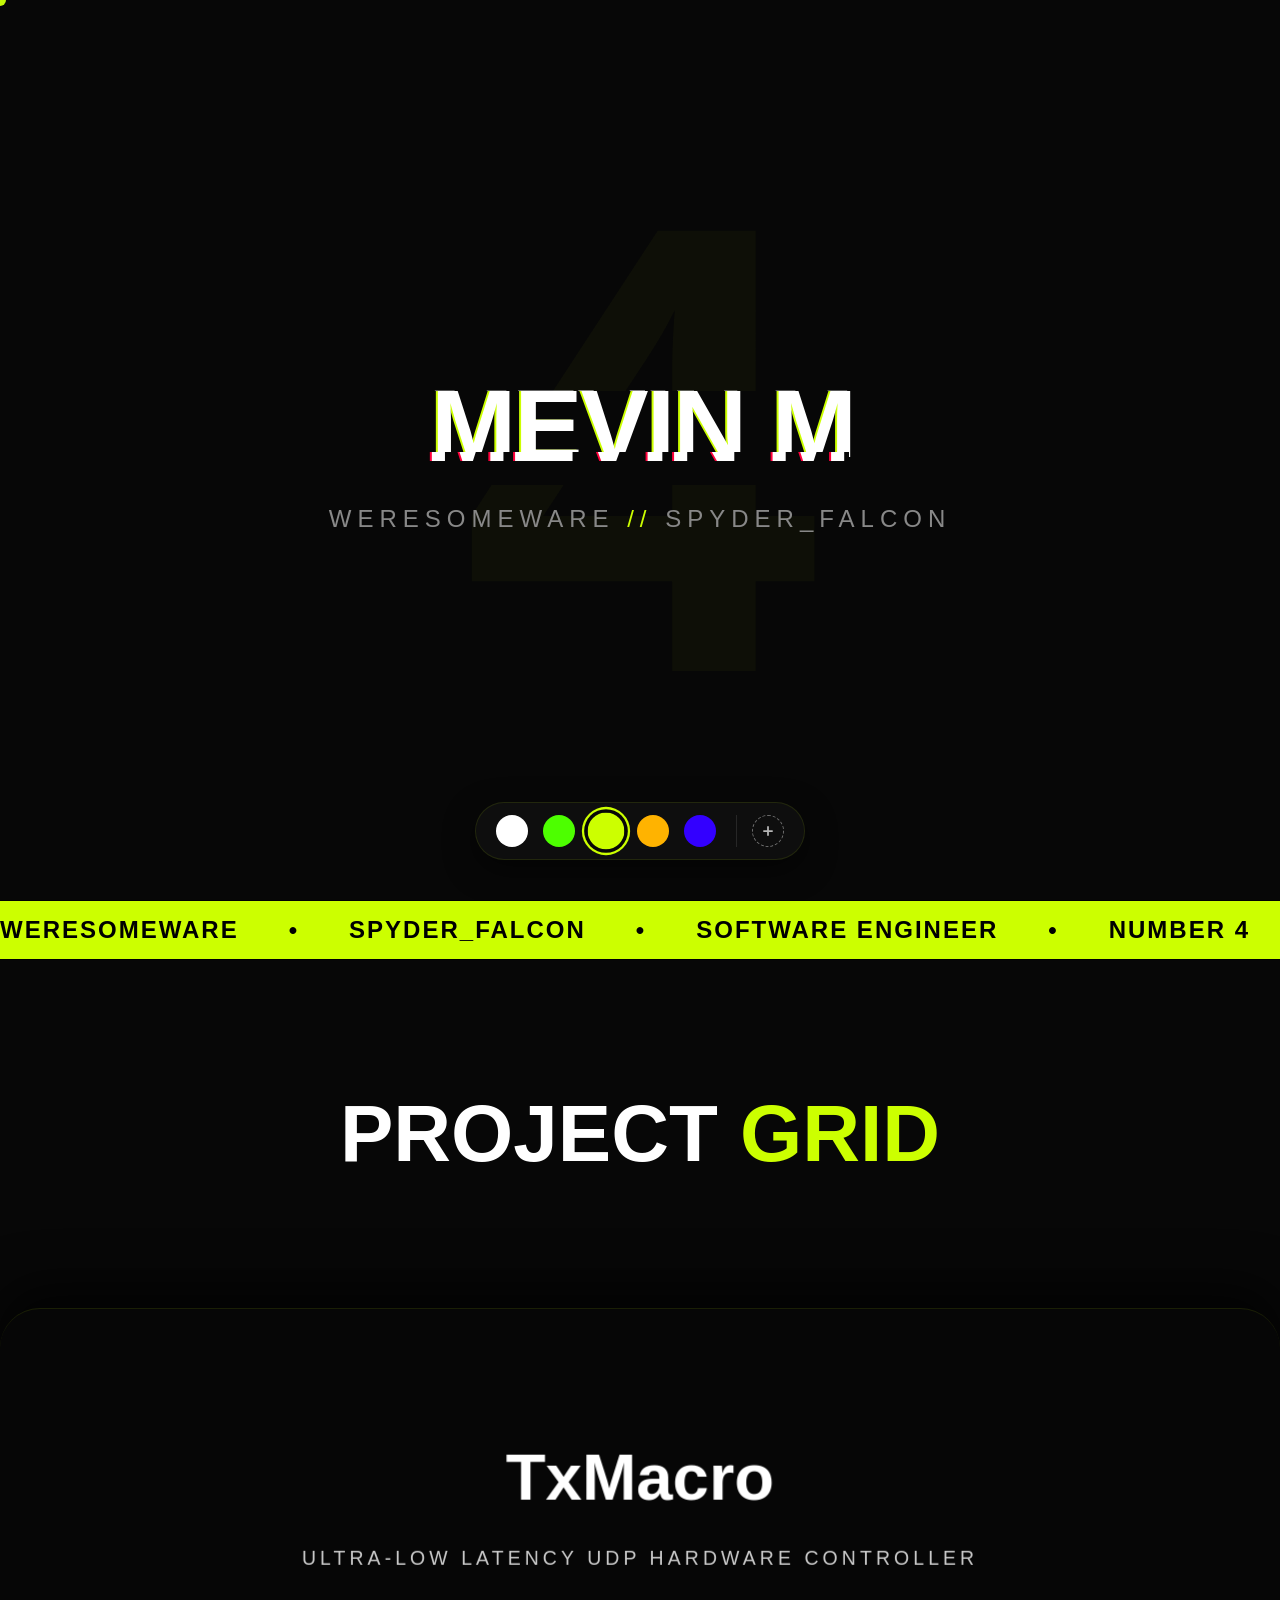
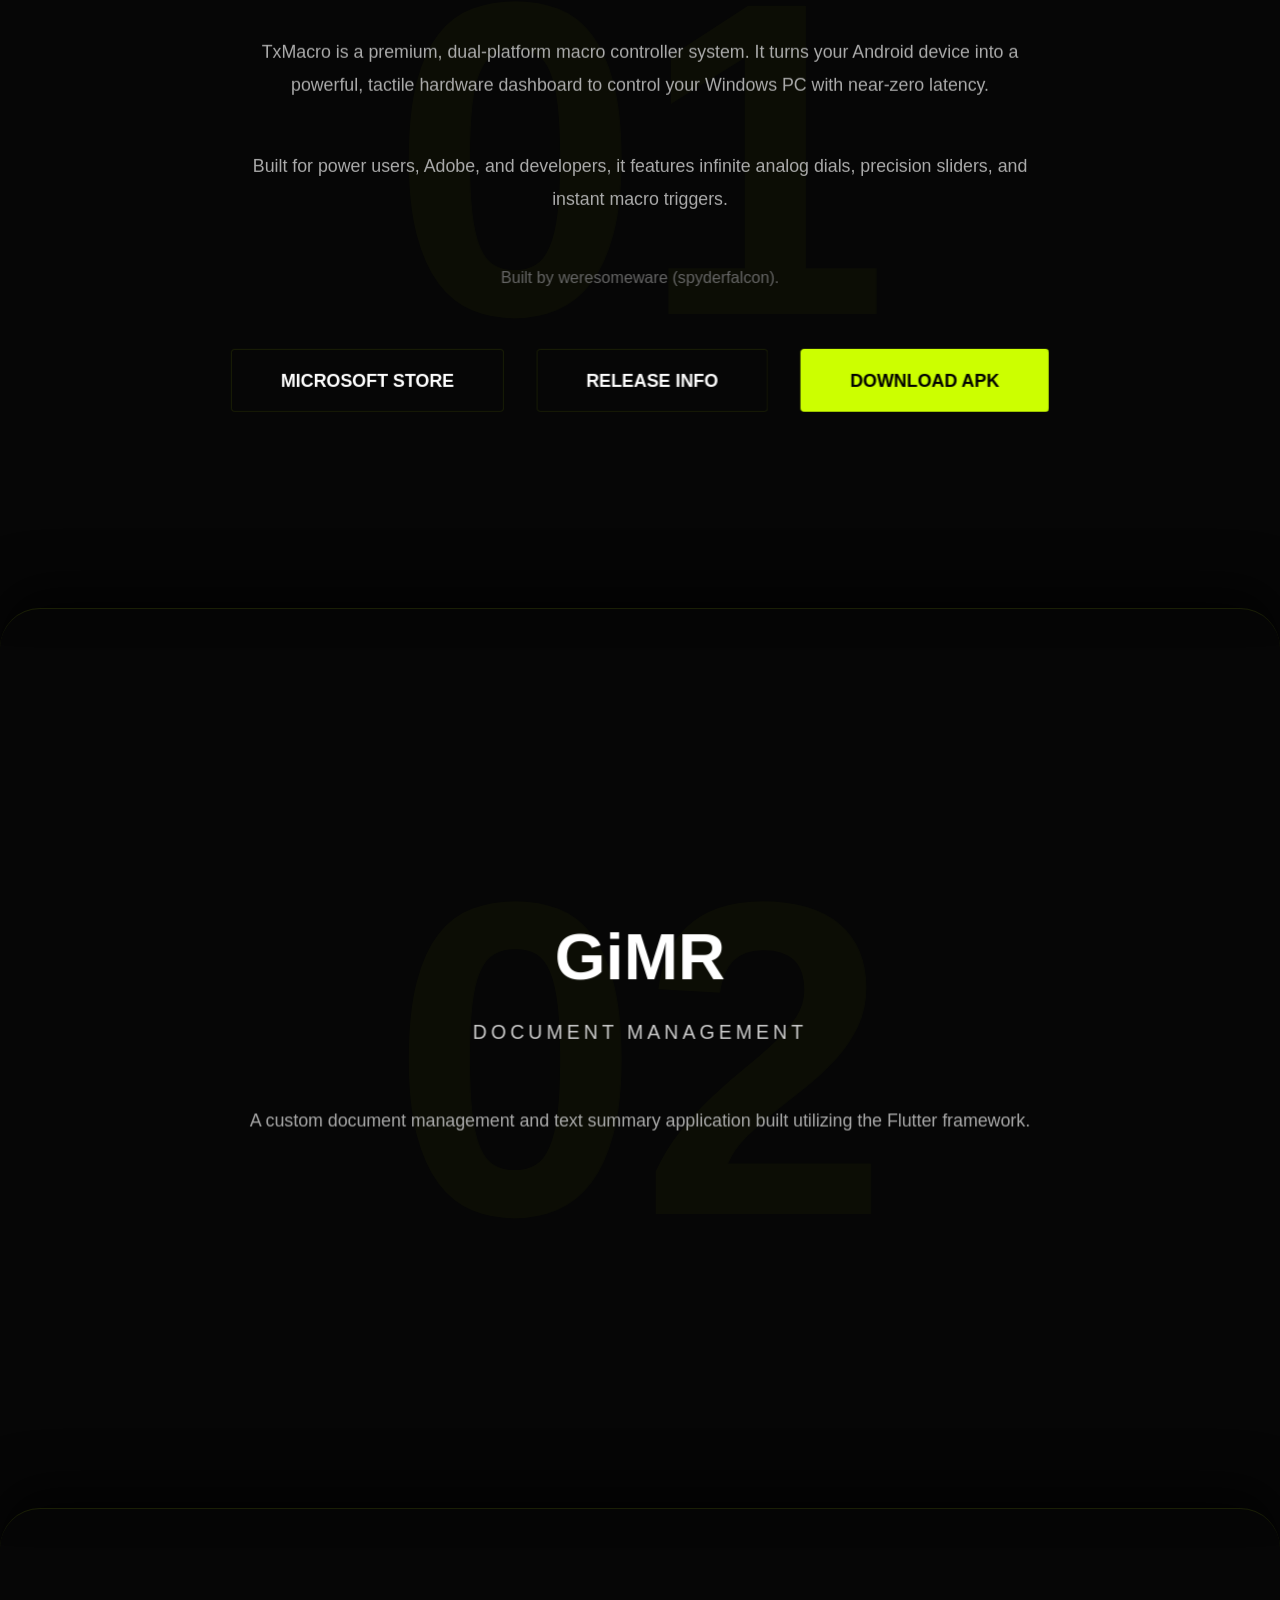
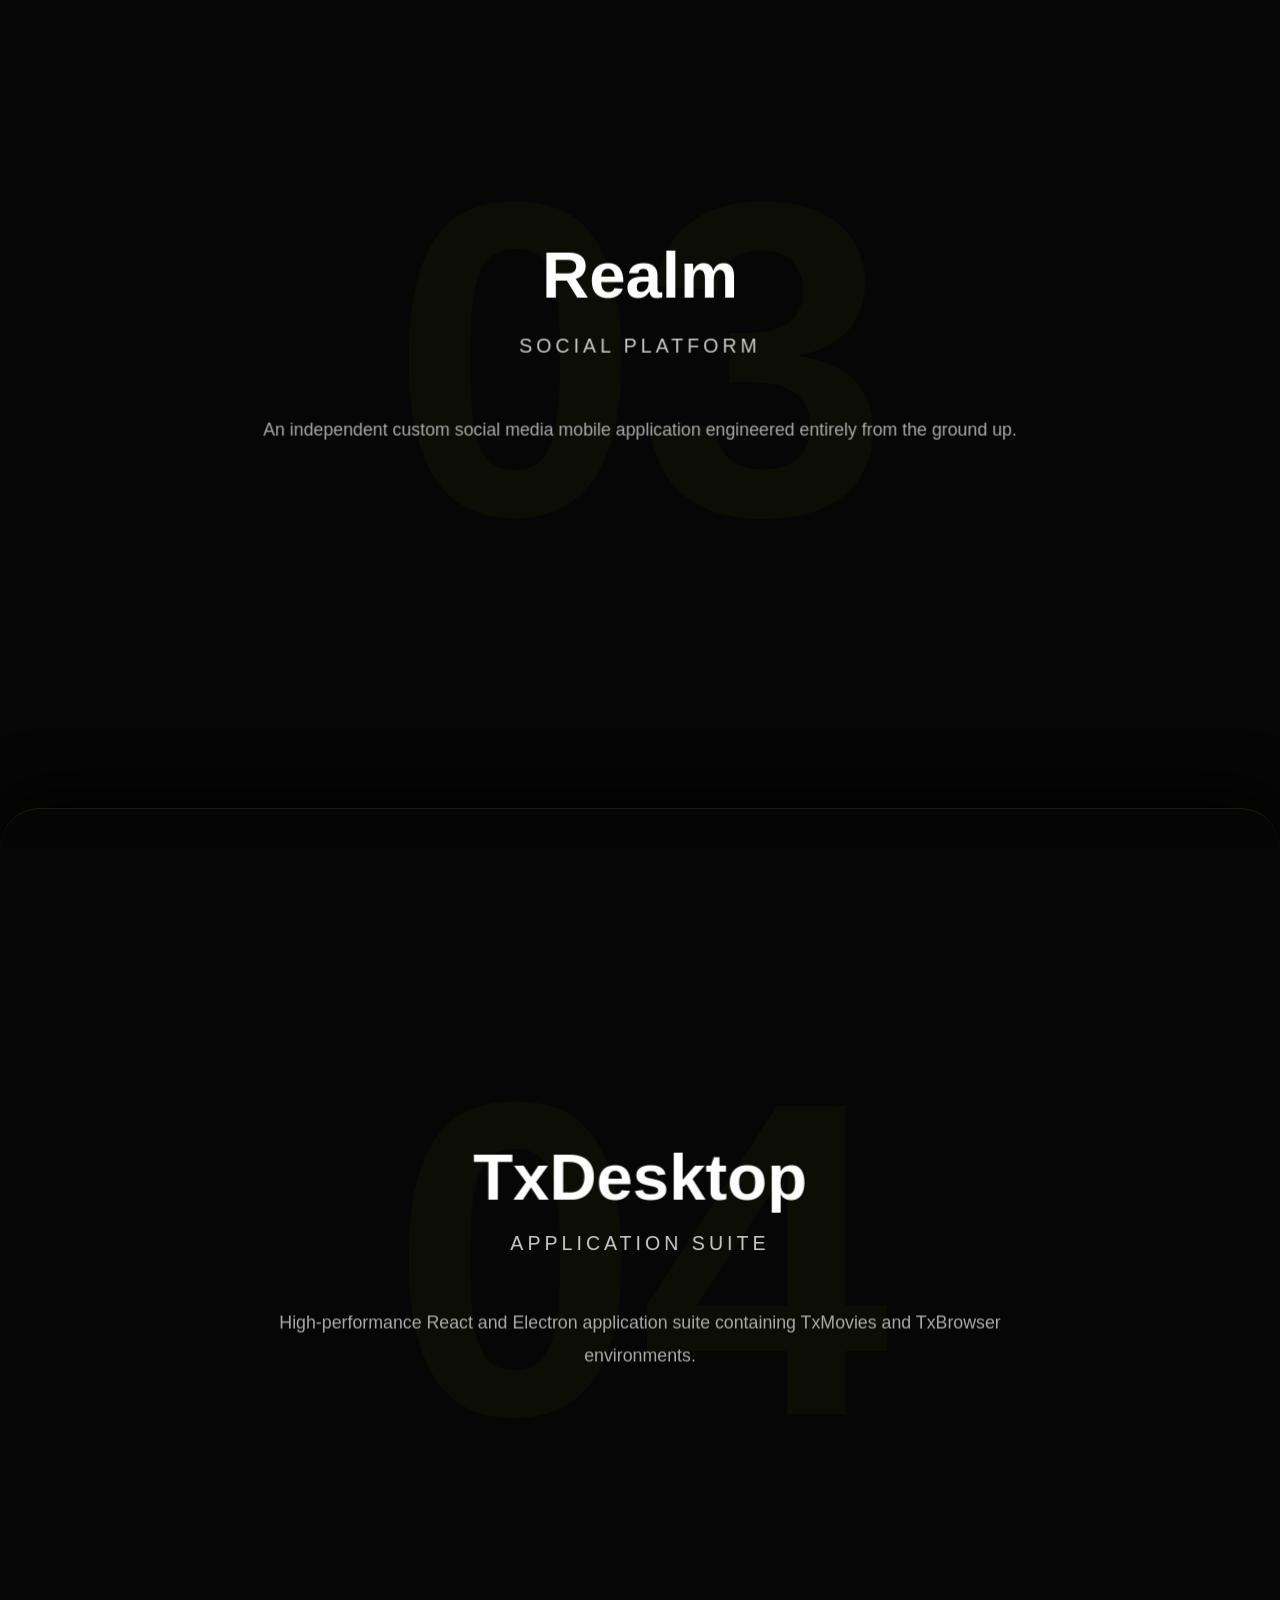
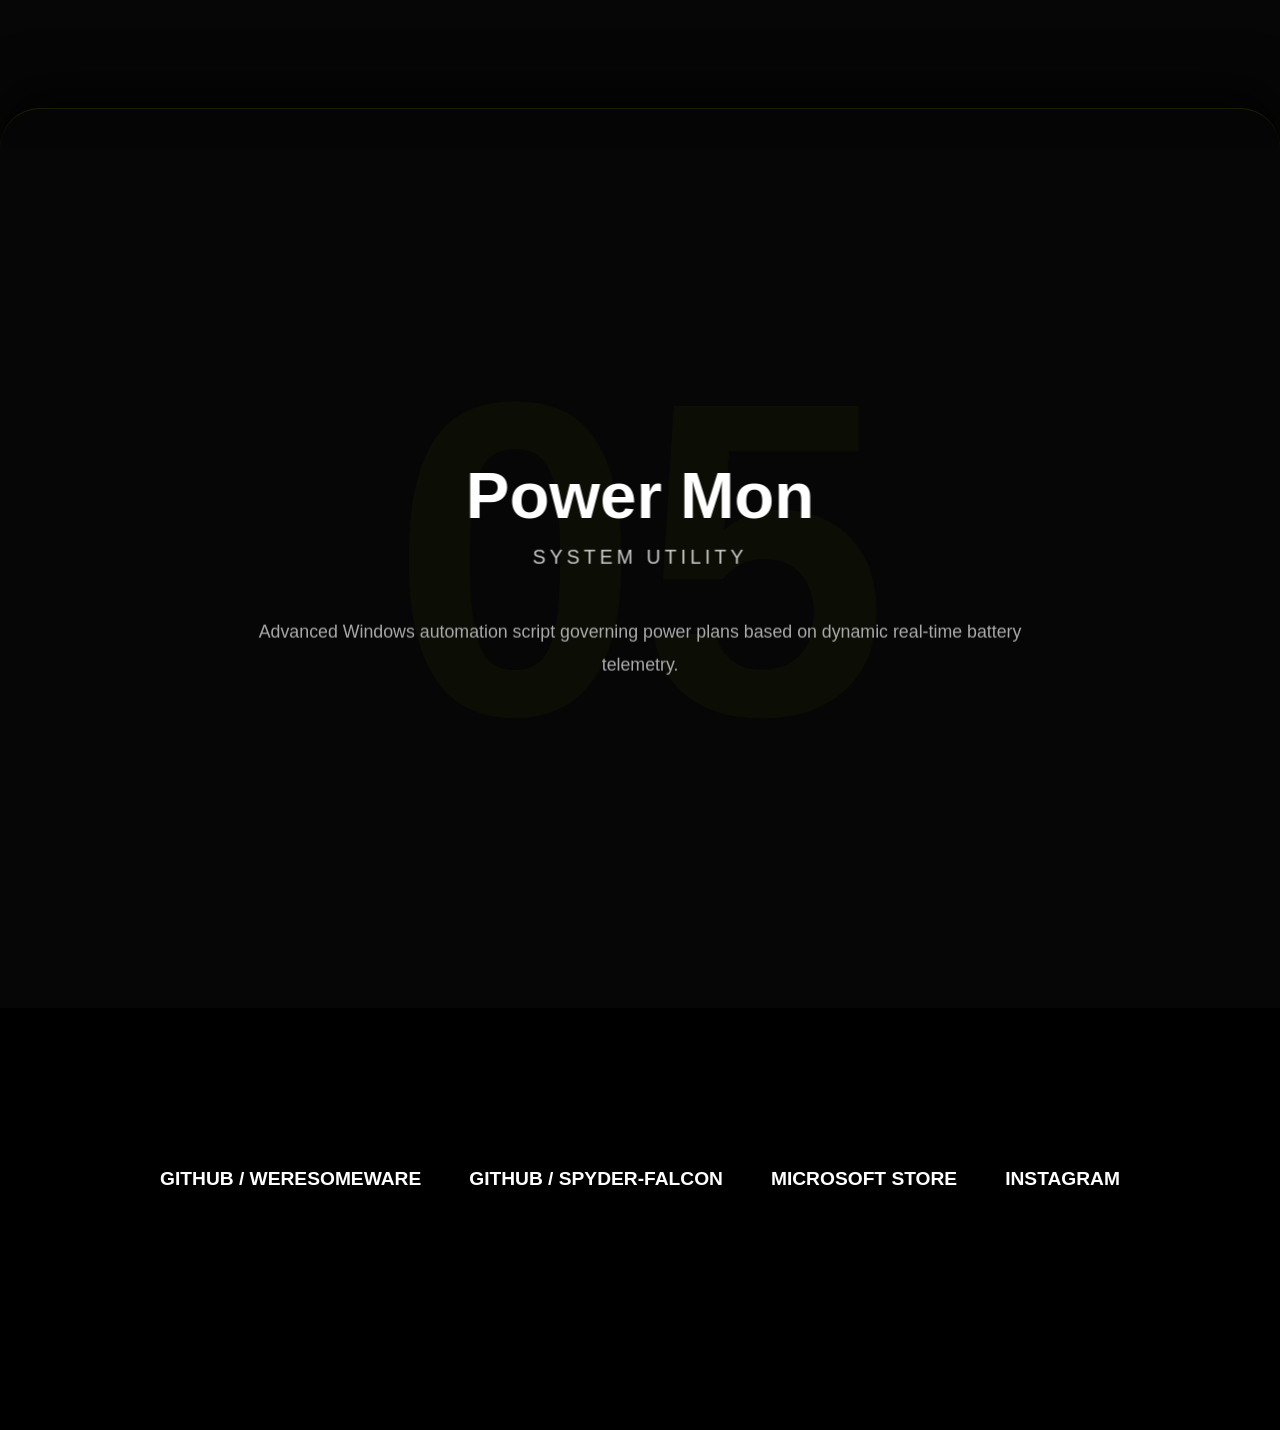
==== commit f8911707: "some fix" ====
--- a/index.html
+++ b/index.html
@@ -5,7 +5,7 @@
     <link rel="icon" type="image/svg+xml" href="./icons.svg" />
     <meta name="viewport" content="width=device-width, initial-scale=1.0" />
     <title>WeresomeWare</title>
-    <script type="module" crossorigin src="./assets/index-CegZvXJD.js"></script>
+    <script type="module" crossorigin src="./assets/index-D14zKZXz.js"></script>
     <link rel="stylesheet" crossorigin href="./assets/index-pysP8Zfo.css">
   </head>
   <body>
